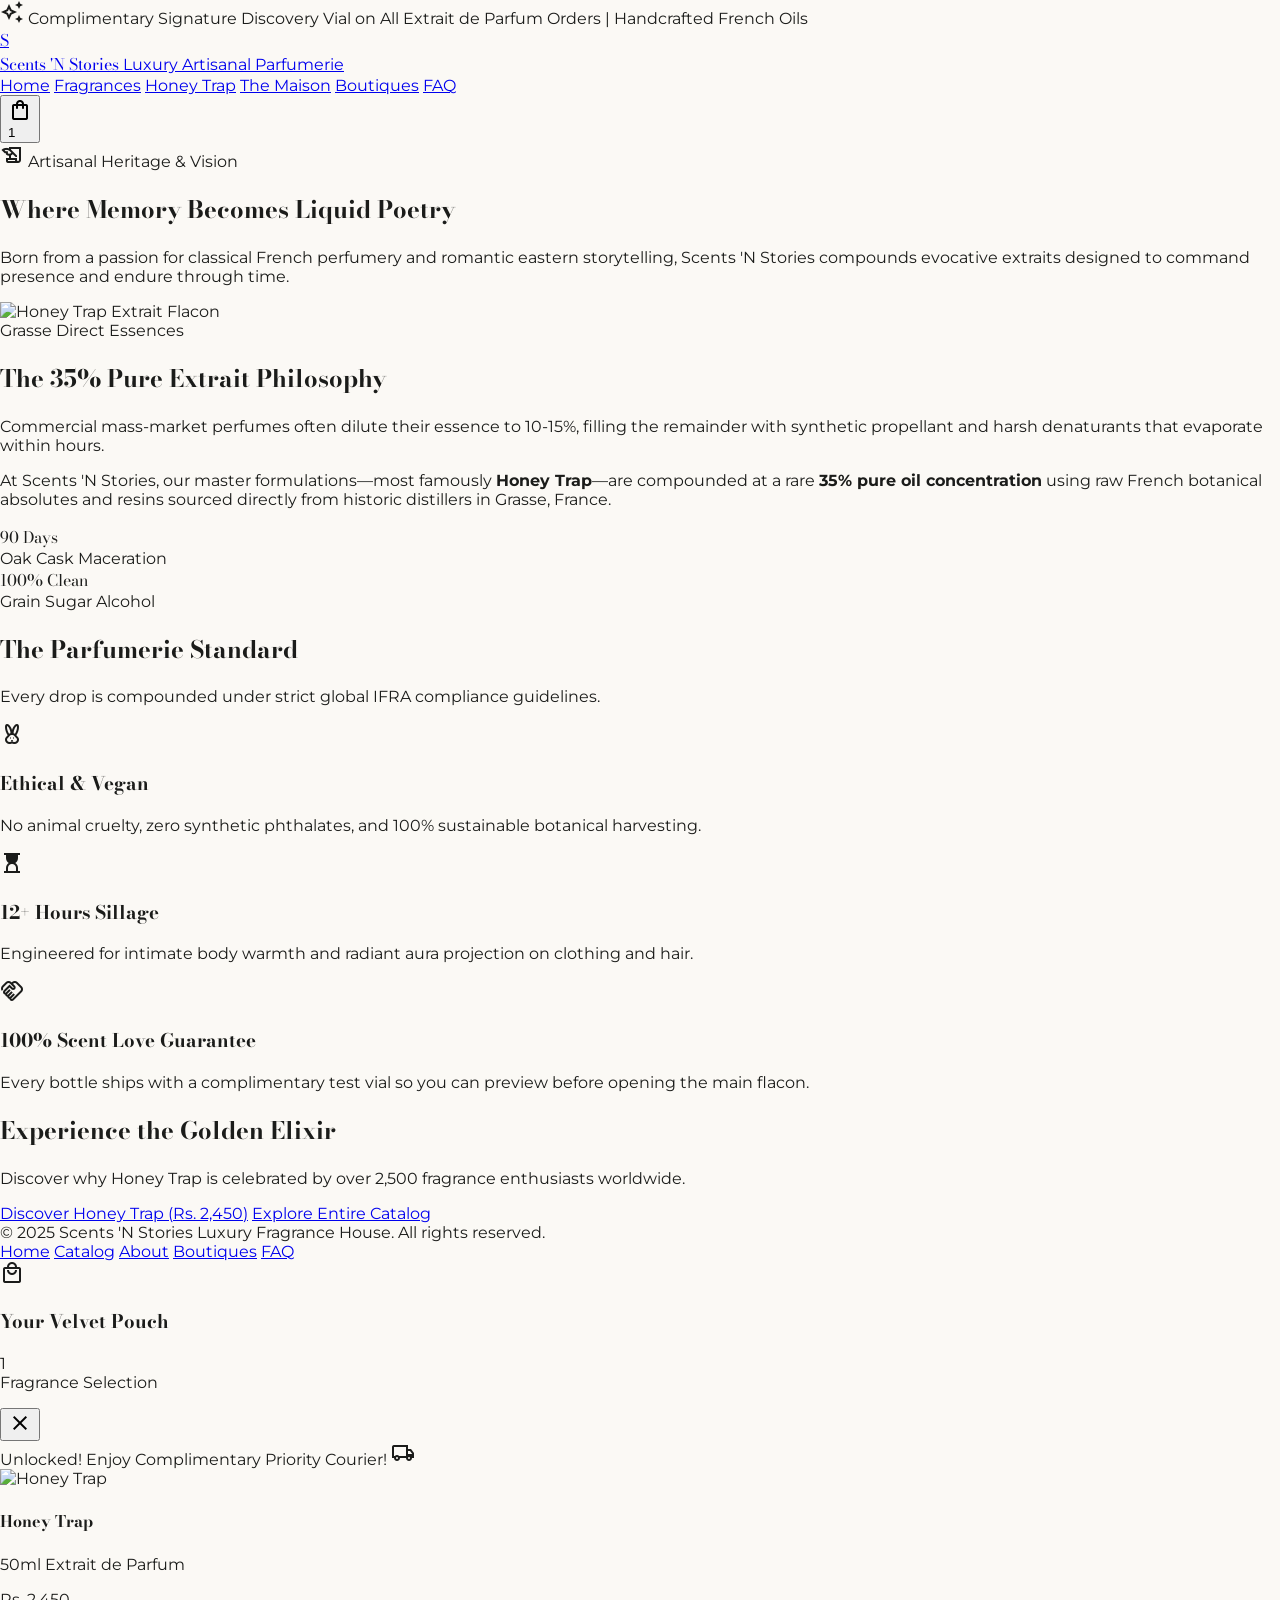
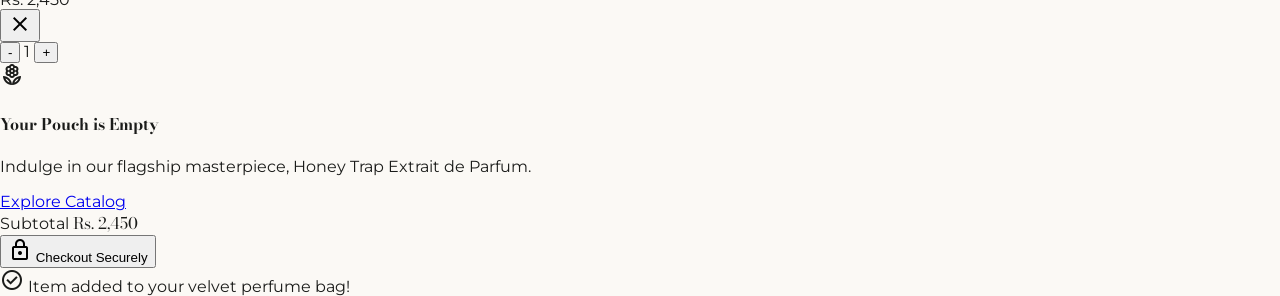
==== about.html @ 1fb6bcf7 "feat: complete Scents 'N Stories Honey Trap Shopify store, OS 2.0 theme, 57-column product CSV, and " ====
<!DOCTYPE html>
<html lang="en">
<head>
  <meta charset="utf-8"/>
  <meta content="width=device-width, initial-scale=1.0" name="viewport"/>
  <title>Our Story & Haute Parfumerie Heritage | Scents 'N Stories</title>
  <meta name="description" content="Discover the artisanal philosophy behind Scents 'N Stories and our flagship masterpiece Honey Trap. Aged French fragrance oils from Grasse, France."/>
  <link href="https://fonts.googleapis.com/css2?family=Material+Symbols+Outlined:opsz,wght,FILL,GRAD@20..48,100..700,0..1,-50..200" rel="stylesheet"/>
  <link href="https://fonts.googleapis.com/css2?family=Bodoni+Moda:ital,opsz,wght@0,6..96,400..900;1,6..96,400..900&family=Montserrat:ital,wght@0,300..900;1,300..900&display=swap" rel="stylesheet"/>
  <script src="https://cdn.tailwindcss.com"></script>
  <script src="assets/tailwind.config.js"></script>
  <link rel="stylesheet" href="assets/theme.css" />
</head>
<body class="bg-surface font-body-md text-on-surface antialiased">
  <!-- Announcement Bar -->
  <header class="fixed top-0 w-full z-50 shadow-[0_4px_24px_rgba(40,20,5,0.06)]">
    <div class="bg-primary text-on-primary py-2 px-6 text-center font-label-caps tracking-[0.2em] flex items-center justify-center gap-2 text-xs">
      <span class="material-symbols-outlined text-[15px] text-primary-fixed">auto_awesome</span>
      <span>Complimentary Signature Discovery Vial on All Extrait de Parfum Orders | Handcrafted French Oils</span>
    </div>
    <div class="bg-surface-bright/95 backdrop-blur-md border-b border-outline-variant/40">
      <div class="h-20 max-w-7xl mx-auto px-6 flex items-center justify-between">
        <a href="index.html" class="flex items-center gap-3">
          <div class="w-10 h-10 rounded-full bg-gradient-to-tr from-primary to-primary-container flex items-center justify-center shadow-md">
            <span class="font-headline-sm text-surface-bright italic font-serif">S</span>
          </div>
          <div class="flex flex-col">
            <span class="font-serif text-lg text-primary tracking-wide font-semibold">Scents 'N Stories</span>
            <span class="font-label-caps text-[9px] text-tertiary tracking-[0.25em] uppercase -mt-1">Luxury Artisanal Parfumerie</span>
          </div>
        </a>
        <nav class="hidden md:flex items-center gap-6 font-label-caps text-xs uppercase tracking-wider">
          <a href="index.html" class="text-on-surface-variant hover:text-primary transition-colors">Home</a>
          <a href="shop.html" class="text-on-surface-variant hover:text-primary transition-colors">Fragrances</a>
          <a href="product.html" class="text-on-surface-variant hover:text-primary transition-colors">Honey Trap</a>
          <a href="about.html" class="text-primary font-bold border-b-2 border-primary pb-0.5">The Maison</a>
          <a href="contact.html" class="text-on-surface-variant hover:text-primary transition-colors">Boutiques</a>
          <a href="faq.html" class="text-on-surface-variant hover:text-primary transition-colors">FAQ</a>
        </nav>
        <div class="flex items-center gap-4">
          <button data-cart-trigger aria-label="View Cart" class="relative flex items-center cursor-pointer text-on-surface-variant hover:text-primary p-1">
            <span class="material-symbols-outlined text-[24px]">shopping_bag</span>
            <span class="cart-count-badge absolute -top-1.5 -right-1.5 bg-primary text-on-primary font-label-caps rounded-full w-4 h-4 flex items-center justify-center text-[9px]">1</span>
          </button>
        </div>
      </div>
    </div>
  </header>

  <main class="w-full pt-32 bg-surface">
    <!-- Hero Header -->
    <section class="py-16 bg-gradient-to-b from-surface-container-low to-surface border-b border-outline-variant/30">
      <div class="max-w-4xl mx-auto px-6 text-center space-y-4">
        <div class="inline-flex items-center gap-2 bg-primary-fixed/50 text-on-primary-fixed border border-primary-container/40 px-4 py-1 rounded-full text-xs font-label-caps tracking-widest uppercase font-semibold">
          <span class="material-symbols-outlined text-[16px] text-primary">history_edu</span>
          Artisanal Heritage & Vision
        </div>
        <h1 class="font-serif text-4xl sm:text-5xl text-primary font-normal leading-tight">
          Where Memory Becomes Liquid Poetry
        </h1>
        <p class="font-body-lg text-on-surface-variant max-w-2xl mx-auto leading-relaxed">
          Born from a passion for classical French perfumery and romantic eastern storytelling, Scents 'N Stories compounds evocative extraits designed to command presence and endure through time.
        </p>
      </div>
    </section>

    <!-- The Craft & Maceration -->
    <section class="py-20 max-w-7xl mx-auto px-6">
      <div class="grid grid-cols-1 lg:grid-cols-2 gap-16 items-center">
        <div class="relative">
          <div class="absolute -inset-4 bg-primary-fixed/30 rounded-2xl blur-xl"></div>
          <img src="https://lh3.googleusercontent.com/aida-public/[base64]" alt="Honey Trap Extrait Flacon" class="relative rounded-2xl shadow-xl border border-outline-variant/40 bg-surface-container-lowest p-6 w-full max-h-[500px] object-contain" />
        </div>
        <div class="space-y-6">
          <div class="font-label-caps text-xs text-secondary uppercase tracking-widest font-semibold">Grasse Direct Essences</div>
          <h2 class="font-serif text-3xl text-on-surface font-semibold">The 35% Pure Extrait Philosophy</h2>
          <p class="text-on-surface-variant leading-relaxed text-sm">
            Commercial mass-market perfumes often dilute their essence to 10-15%, filling the remainder with synthetic propellant and harsh denaturants that evaporate within hours.
          </p>
          <p class="text-on-surface-variant leading-relaxed text-sm">
            At Scents 'N Stories, our master formulations—most famously <strong class="text-primary font-semibold">Honey Trap</strong>—are compounded at a rare <strong>35% pure oil concentration</strong> using raw French botanical absolutes and resins sourced directly from historic distillers in Grasse, France.
          </p>
          <div class="grid grid-cols-2 gap-4 pt-4 border-t border-outline-variant/30">
            <div class="p-4 bg-surface-container-low rounded-xl border border-outline-variant/30">
              <div class="font-serif text-2xl text-primary font-bold">90 Days</div>
              <div class="font-label-caps text-xs text-tertiary uppercase mt-1">Oak Cask Maceration</div>
            </div>
            <div class="p-4 bg-surface-container-low rounded-xl border border-outline-variant/30">
              <div class="font-serif text-2xl text-primary font-bold">100% Clean</div>
              <div class="font-label-caps text-xs text-tertiary uppercase mt-1">Grain Sugar Alcohol</div>
            </div>
          </div>
        </div>
      </div>
    </section>

    <!-- 3 Pillars -->
    <section class="py-16 bg-surface-container-low border-y border-outline-variant/30">
      <div class="max-w-7xl mx-auto px-6">
        <div class="text-center max-w-2xl mx-auto mb-12">
          <h2 class="font-serif text-3xl text-primary">The Parfumerie Standard</h2>
          <p class="text-on-surface-variant text-sm mt-2">Every drop is compounded under strict global IFRA compliance guidelines.</p>
        </div>
        <div class="grid grid-cols-1 md:grid-cols-3 gap-8">
          <div class="bg-surface-container-lowest p-8 rounded-xl border border-outline-variant/40 text-center space-y-3 shadow-sm">
            <div class="w-14 h-14 rounded-full bg-primary-fixed/50 flex items-center justify-center text-primary mx-auto">
              <span class="material-symbols-outlined text-[28px]">cruelty_free</span>
            </div>
            <h3 class="font-serif text-lg font-bold text-on-surface">Ethical & Vegan</h3>
            <p class="text-xs text-on-surface-variant leading-relaxed">No animal cruelty, zero synthetic phthalates, and 100% sustainable botanical harvesting.</p>
          </div>
          <div class="bg-surface-container-lowest p-8 rounded-xl border border-outline-variant/40 text-center space-y-3 shadow-sm">
            <div class="w-14 h-14 rounded-full bg-primary-fixed/50 flex items-center justify-center text-primary mx-auto">
              <span class="material-symbols-outlined text-[28px]">hourglass_top</span>
            </div>
            <h3 class="font-serif text-lg font-bold text-on-surface">12+ Hours Sillage</h3>
            <p class="text-xs text-on-surface-variant leading-relaxed">Engineered for intimate body warmth and radiant aura projection on clothing and hair.</p>
          </div>
          <div class="bg-surface-container-lowest p-8 rounded-xl border border-outline-variant/40 text-center space-y-3 shadow-sm">
            <div class="w-14 h-14 rounded-full bg-primary-fixed/50 flex items-center justify-center text-primary mx-auto">
              <span class="material-symbols-outlined text-[28px]">handshake</span>
            </div>
            <h3 class="font-serif text-lg font-bold text-on-surface">100% Scent Love Guarantee</h3>
            <p class="text-xs text-on-surface-variant leading-relaxed">Every bottle ships with a complimentary test vial so you can preview before opening the main flacon.</p>
          </div>
        </div>
      </div>
    </section>

    <!-- CTA Section -->
    <section class="py-20 text-center">
      <div class="max-w-3xl mx-auto px-6 space-y-6">
        <h2 class="font-serif text-4xl text-on-surface font-semibold">Experience the Golden Elixir</h2>
        <p class="text-on-surface-variant text-sm">Discover why Honey Trap is celebrated by over 2,500 fragrance enthusiasts worldwide.</p>
        <div class="flex items-center justify-center gap-4 flex-wrap">
          <a href="product.html" class="bg-primary text-on-primary px-8 py-3 rounded-full font-label-caps text-xs uppercase tracking-widest font-bold shadow-lg hover:bg-primary-container transition-all">Discover Honey Trap (Rs. 2,450)</a>
          <a href="shop.html" class="bg-surface-container-high text-primary px-8 py-3 rounded-full font-label-caps text-xs uppercase tracking-widest font-bold border border-outline-variant/50 hover:bg-surface-container-highest transition-all">Explore Entire Catalog</a>
        </div>
      </div>
    </section>
  </main>

  <footer class="w-full bg-surface-container-lowest border-t border-outline-variant/50 py-12">
    <div class="max-w-7xl mx-auto px-6 flex flex-col sm:flex-row items-center justify-between gap-4 text-xs text-on-surface-variant">
      <div>© 2025 Scents 'N Stories Luxury Fragrance House. All rights reserved.</div>
      <div class="flex gap-6">
        <a href="index.html" class="hover:text-primary">Home</a>
        <a href="shop.html" class="hover:text-primary">Catalog</a>
        <a href="about.html" class="hover:text-primary">About</a>
        <a href="contact.html" class="hover:text-primary">Boutiques</a>
        <a href="faq.html" class="hover:text-primary">FAQ</a>
      </div>
    </div>
  </footer>

  <!-- Drawer -->
  <div id="cart-backdrop" class="fixed inset-0 bg-black/60 backdrop-blur-sm z-[100] opacity-0 pointer-events-none transition-opacity duration-300" data-cart-close></div>
  <div id="cart-drawer" class="fixed top-0 right-0 h-full w-full sm:w-[440px] bg-surface-bright border-l border-outline-variant/40 shadow-2xl z-[101] transform translate-x-full transition-transform duration-350 flex flex-col justify-between">
    <div class="p-space-md border-b border-outline-variant/30 flex items-center justify-between bg-surface-container-low">
      <div class="flex items-center gap-2">
        <span class="material-symbols-outlined text-primary text-[24px]">local_mall</span>
        <div>
          <h3 class="font-serif font-bold text-on-surface text-base">Your Velvet Pouch</h3>
          <p class="font-label-caps text-[10px] text-tertiary uppercase tracking-wider"><span class="cart-count-badge font-bold text-primary">1</span> Fragrance Selection</p>
        </div>
      </div>
      <button data-cart-close class="w-8 h-8 rounded-full bg-surface-container-high text-outline hover:text-primary flex items-center justify-center transition-colors">
        <span class="material-symbols-outlined text-[20px]">close</span>
      </button>
    </div>
    <div class="bg-surface-container-lowest px-space-md py-space-xs border-b border-outline-variant/20">
      <div class="flex items-center justify-between text-[11px] font-label-caps text-on-surface-variant mb-1">
        <span id="free-shipping-message">Complimentary Priority Delivery Unlocked!</span>
        <span class="material-symbols-outlined text-primary text-[16px]">local_shipping</span>
      </div>
      <div class="w-full h-1.5 bg-surface-container-high rounded-full overflow-hidden">
        <div id="free-shipping-progress" class="h-full bg-gradient-to-r from-primary to-primary-container transition-all duration-500" style="width: 100%"></div>
      </div>
    </div>
    <div class="flex-1 overflow-y-auto p-space-md space-y-3" id="cart-items-container"></div>
    <div id="cart-empty-state" class="hidden flex-1 flex flex-col items-center justify-center p-space-lg text-center gap-2">
      <span class="material-symbols-outlined text-[32px] text-primary mb-2">local_florist</span>
      <h4 class="font-serif font-bold text-lg text-on-surface">Your Pouch is Empty</h4>
      <p class="font-body-md text-xs text-on-surface-variant max-w-xs">Indulge in our flagship masterpiece, Honey Trap Extrait de Parfum.</p>
      <a href="shop.html" class="mt-4 inline-block bg-primary text-on-primary px-space-lg py-2 rounded-full font-label-caps text-xs uppercase tracking-widest">Explore Catalog</a>
    </div>
    <div id="cart-drawer-footer" class="p-space-md border-t border-outline-variant/30 bg-surface-container-lowest space-y-space-sm">
      <div class="space-y-1">
        <div class="flex justify-between items-baseline font-body-md text-xs text-on-surface-variant">
          <span>Subtotal</span>
          <span id="cart-drawer-subtotal" class="font-serif font-bold text-base text-primary">Rs. 2,450</span>
        </div>
      </div>
      <button onclick="alert('Proceeding to Luxury Secure Checkout (Rs. ' + window.luxuryCart.getSubtotal().toLocaleString('en-PK') + ')')" class="w-full py-space-sm rounded-full bg-gradient-to-r from-primary to-primary-container text-on-primary font-label-caps text-xs tracking-[0.18em] uppercase font-bold shadow-lg hover:opacity-95 transition-all flex items-center justify-center gap-2">
        <span class="material-symbols-outlined text-[18px]">lock</span>
        <span>Checkout Securely</span>
      </button>
    </div>
  </div>

  <div class="fixed bottom-6 right-6 z-50 transform translate-y-24 opacity-0 transition-all duration-300 pointer-events-none" id="cart-toast">
    <div class="bg-primary text-on-primary px-space-md py-space-sm rounded-full shadow-2xl flex items-center gap-space-sm border border-primary-container">
      <span class="material-symbols-outlined text-primary-fixed text-[20px]">check_circle</span>
      <span class="font-label-caps text-xs tracking-wider" id="toast-message">Item added to your velvet perfume bag!</span>
    </div>
  </div>

  <script src="assets/theme.js"></script>
</body>
</html>
---- assets/theme.css ----
/* Scents 'N Stories - Luxury Haute Parfumerie Theme Stylesheet */
@import url('https://fonts.googleapis.com/css2?family=Bodoni+Moda:ital,opsz,wght@0,6..96,400..900;1,6..96,400..900&family=Montserrat:ital,wght@0,300..900;1,300..900&display=swap');
@import url('https://fonts.googleapis.com/css2?family=Material+Symbols+Outlined:opsz,wght,FILL,GRAD@20..48,100..700,0..1,-50..200');

:root {
  --color-primary: #845400;
  --color-primary-container: #c98a2c;
  --color-primary-fixed: #ffddb6;
  --color-on-primary: #ffffff;
  --color-on-primary-fixed: #2a1800;
  --color-secondary: #904c21;
  --color-secondary-container: #ffa673;
  --color-secondary-fixed: #ffdbca;
  --color-on-secondary: #ffffff;
  --color-tertiary: #76584a;
  --color-tertiary-fixed: #ffdbcc;
  --color-background: #fbf9f5;
  --color-surface: #fbf9f5;
  --color-surface-bright: #fbf9f5;
  --color-surface-low: #f5f3ef;
  --color-surface-high: #eae8e4;
  --color-surface-lowest: #ffffff;
  --color-on-surface: #1b1c1a;
  --color-on-surface-variant: #514536;
  --color-outline: #837564;
  --color-outline-variant: #d6c4b1;
  --font-serif: 'Bodoni Moda', Georgia, serif;
  --font-sans: 'Montserrat', -apple-system, BlinkMacSystemFont, sans-serif;
}

html, body {
  margin: 0;
  padding: 0;
  background-color: var(--color-background);
  font-family: var(--font-sans);
  color: var(--color-on-surface);
  -webkit-font-smoothing: antialiased;
  -moz-osx-font-smoothing: grayscale;
}

h1, h2, h3, .font-serif, .font-headline-lg, .font-display-xl, .font-headline-sm, .font-headline-md {
  font-family: var(--font-serif);
}

/* Custom Scrollbar */
::-webkit-scrollbar {
  width: 6px;
  height: 6px;
}
::-webkit-scrollbar-track {
  background: var(--color-surface-low);
}
::-webkit-scrollbar-thumb {
  background: var(--color-outline-variant);
  border-radius: 9999px;
}
::-webkit-scrollbar-thumb:hover {
  background: var(--color-primary);
}

/* Glassmorphism & Ambient Glows */
.glass-nav {
  background: rgba(251, 249, 245, 0.95);
  backdrop-filter: blur(12px);
  -webkit-backdrop-filter: blur(12px);
}

.ambient-glow {
  background: radial-gradient(circle, rgba(201, 138, 44, 0.25) 0%, rgba(251, 249, 245, 0) 70%);
}

.luxury-card-hover {
  transition: all 0.35s cubic-bezier(0.16, 1, 0.3, 1);
}
.luxury-card-hover:hover {
  transform: translateY(-4px);
  box-shadow: 0 20px 30px -10px rgba(132, 84, 0, 0.12);
}

/* Cart Drawer */
#cart-drawer {
  transition: transform 0.35s cubic-bezier(0.16, 1, 0.3, 1);
}
#cart-drawer.open {
  transform: translateX(0);
}
#cart-backdrop {
  transition: opacity 0.3s ease-in-out;
}
#cart-backdrop.open {
  opacity: 1;
  pointer-events: auto;
}

/* Notification Toast */
#cart-toast {
  transition: all 0.35s cubic-bezier(0.16, 1, 0.3, 1);
}

/* Size radio indicators */
.size-card.active {
  background-color: var(--color-surface-low);
  border-color: var(--color-primary);
}

/* Tab indicator */
.tab-btn.active {
  color: var(--color-primary);
  font-weight: 700;
}
.tab-btn.active .tab-indicator {
  background-color: var(--color-primary);
}

/* Line Clamp Utilities */
.line-clamp-2 {
  display: -webkit-box;
  -webkit-line-clamp: 2;
  -webkit-box-orient: vertical;
  overflow: hidden;
}
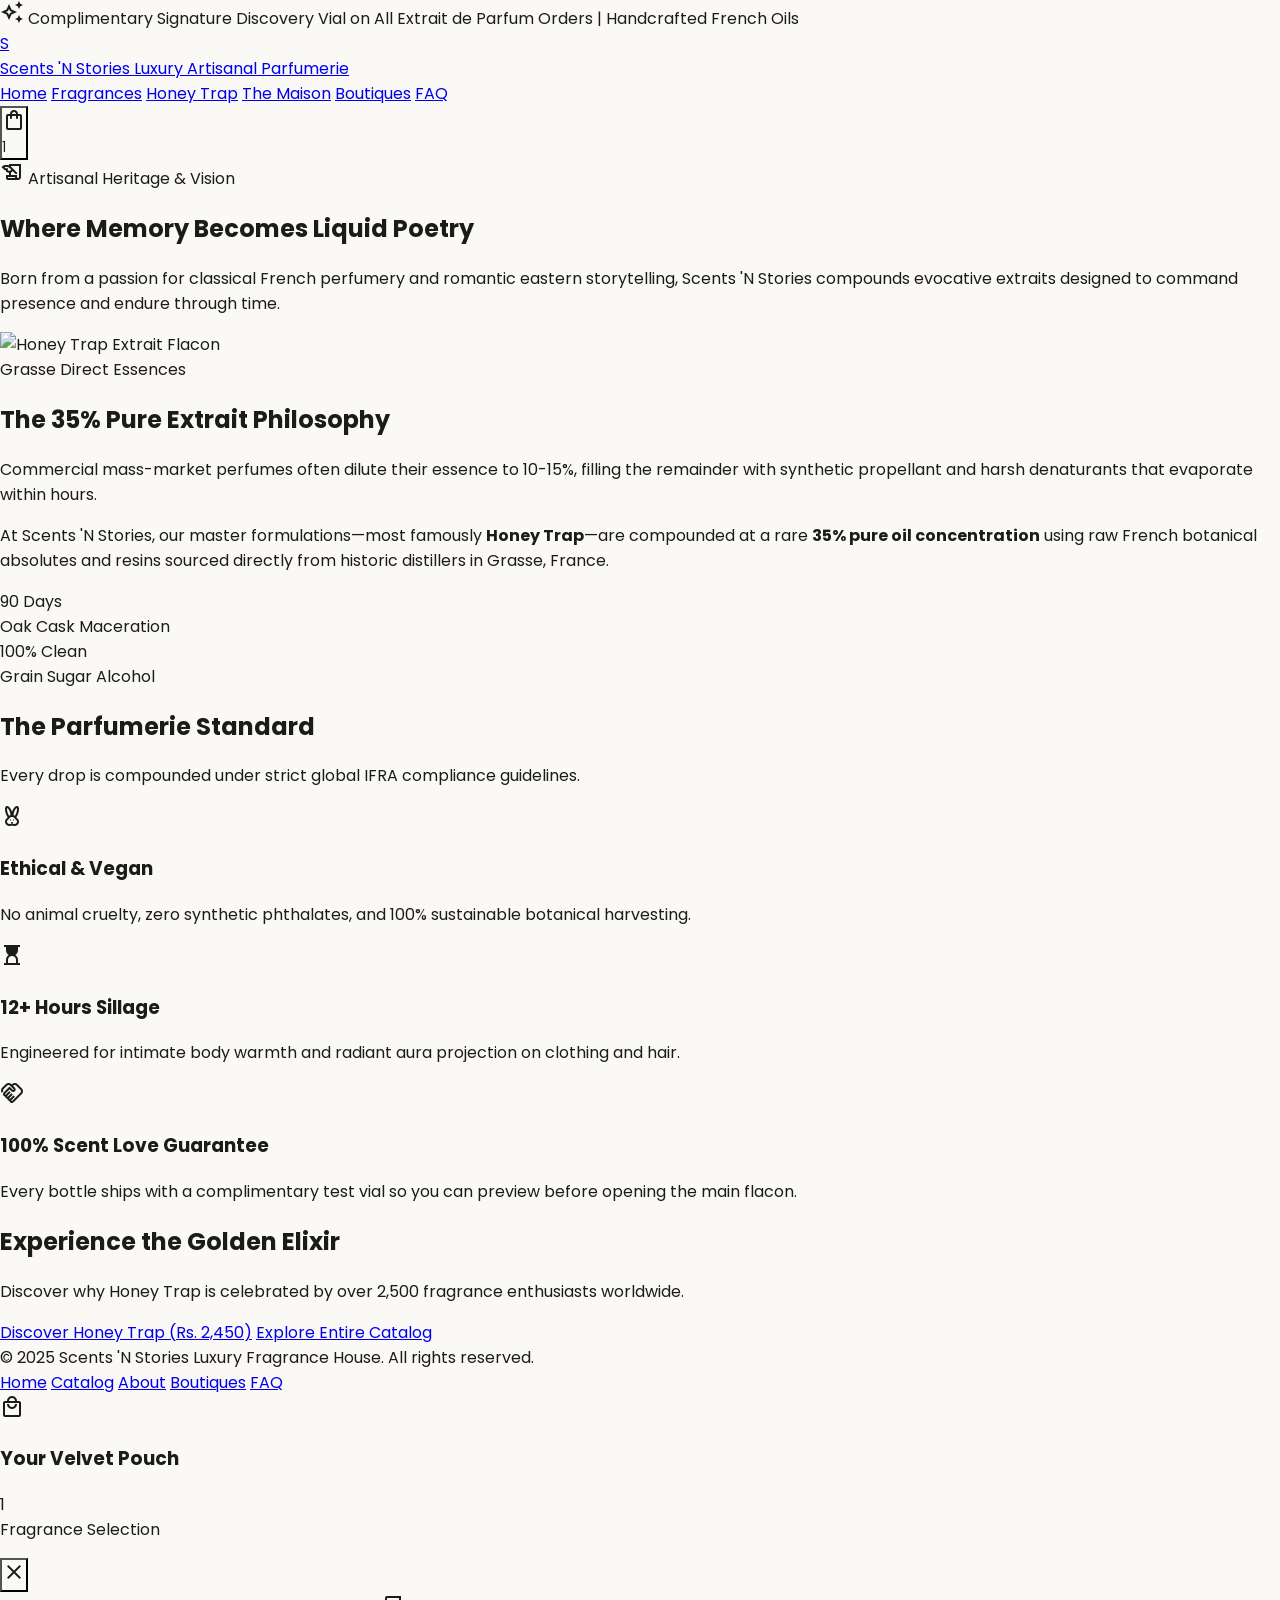
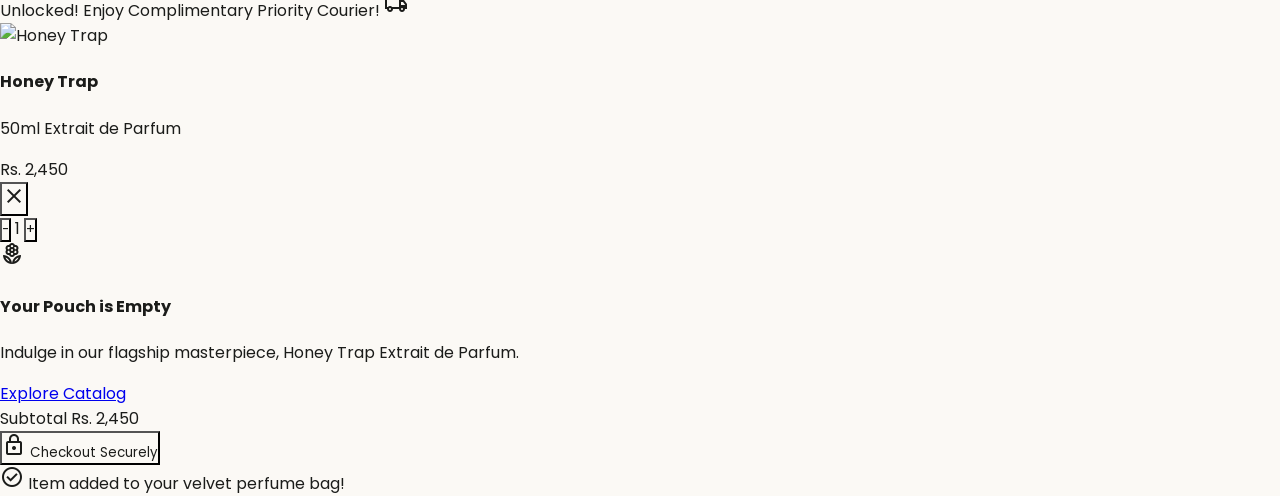
==== commit 197e196a: "feat: apply Poppins typography across entire Shopify theme and storefront pages" ====
--- a/about.html
+++ b/about.html
@@ -6,7 +6,9 @@
   <title>Our Story & Haute Parfumerie Heritage | Scents 'N Stories</title>
   <meta name="description" content="Discover the artisanal philosophy behind Scents 'N Stories and our flagship masterpiece Honey Trap. Aged French fragrance oils from Grasse, France."/>
   <link href="https://fonts.googleapis.com/css2?family=Material+Symbols+Outlined:opsz,wght,FILL,GRAD@20..48,100..700,0..1,-50..200" rel="stylesheet"/>
-  <link href="https://fonts.googleapis.com/css2?family=Bodoni+Moda:ital,opsz,wght@0,6..96,400..900;1,6..96,400..900&family=Montserrat:ital,wght@0,300..900;1,300..900&display=swap" rel="stylesheet"/>
+    <link rel="preconnect" href="https://fonts.googleapis.com"/>
+  <link rel="preconnect" href="https://fonts.gstatic.com" crossorigin/>
+  <link href="https://fonts.googleapis.com/css2?family=Poppins:ital,wght@0,300;0,400;0,500;0,600;0,700;0,800;0,900;1,300;1,400;1,500;1,600;1,700&family=Bodoni+Moda:ital,opsz,wght@0,6..96,400..900;1,6..96,400..900&display=swap" rel="stylesheet"/>
   <script src="https://cdn.tailwindcss.com"></script>
   <script src="assets/tailwind.config.js"></script>
   <link rel="stylesheet" href="assets/theme.css" />
--- a/assets/theme.css
+++ b/assets/theme.css
@@ -1,5 +1,5 @@
 /* Scents 'N Stories - Luxury Haute Parfumerie Theme Stylesheet */
-@import url('https://fonts.googleapis.com/css2?family=Bodoni+Moda:ital,opsz,wght@0,6..96,400..900;1,6..96,400..900&family=Montserrat:ital,wght@0,300..900;1,300..900&display=swap');
+@import url('https://fonts.googleapis.com/css2?family=Poppins:ital,wght@0,300;0,400;0,500;0,600;0,700;0,800;0,900;1,300;1,400;1,500;1,600;1,700&family=Bodoni+Moda:ital,opsz,wght@0,6..96,400..900;1,6..96,400..900&display=swap');
 @import url('https://fonts.googleapis.com/css2?family=Material+Symbols+Outlined:opsz,wght,FILL,GRAD@20..48,100..700,0..1,-50..200');
 
 :root {
@@ -24,22 +24,24 @@
   --color-on-surface-variant: #514536;
   --color-outline: #837564;
   --color-outline-variant: #d6c4b1;
-  --font-serif: 'Bodoni Moda', Georgia, serif;
-  --font-sans: 'Montserrat', -apple-system, BlinkMacSystemFont, sans-serif;
+  --font-serif: 'Poppins', 'Bodoni Moda', Georgia, serif;
+  --font-sans: 'Poppins', -apple-system, BlinkMacSystemFont, sans-serif;
+  --font-body-family: 'Poppins', sans-serif;
+  --font-heading-family: 'Poppins', sans-serif;
 }
 
-html, body {
+html, body, button, input, select, textarea {
   margin: 0;
   padding: 0;
   background-color: var(--color-background);
-  font-family: var(--font-sans);
+  font-family: 'Poppins', -apple-system, BlinkMacSystemFont, sans-serif !important;
   color: var(--color-on-surface);
   -webkit-font-smoothing: antialiased;
   -moz-osx-font-smoothing: grayscale;
 }
 
-h1, h2, h3, .font-serif, .font-headline-lg, .font-display-xl, .font-headline-sm, .font-headline-md {
-  font-family: var(--font-serif);
+h1, h2, h3, h4, h5, h6, .font-serif, .font-headline-lg, .font-display-xl, .font-headline-sm, .font-headline-md {
+  font-family: 'Poppins', sans-serif !important;
 }
 
 /* Custom Scrollbar */
